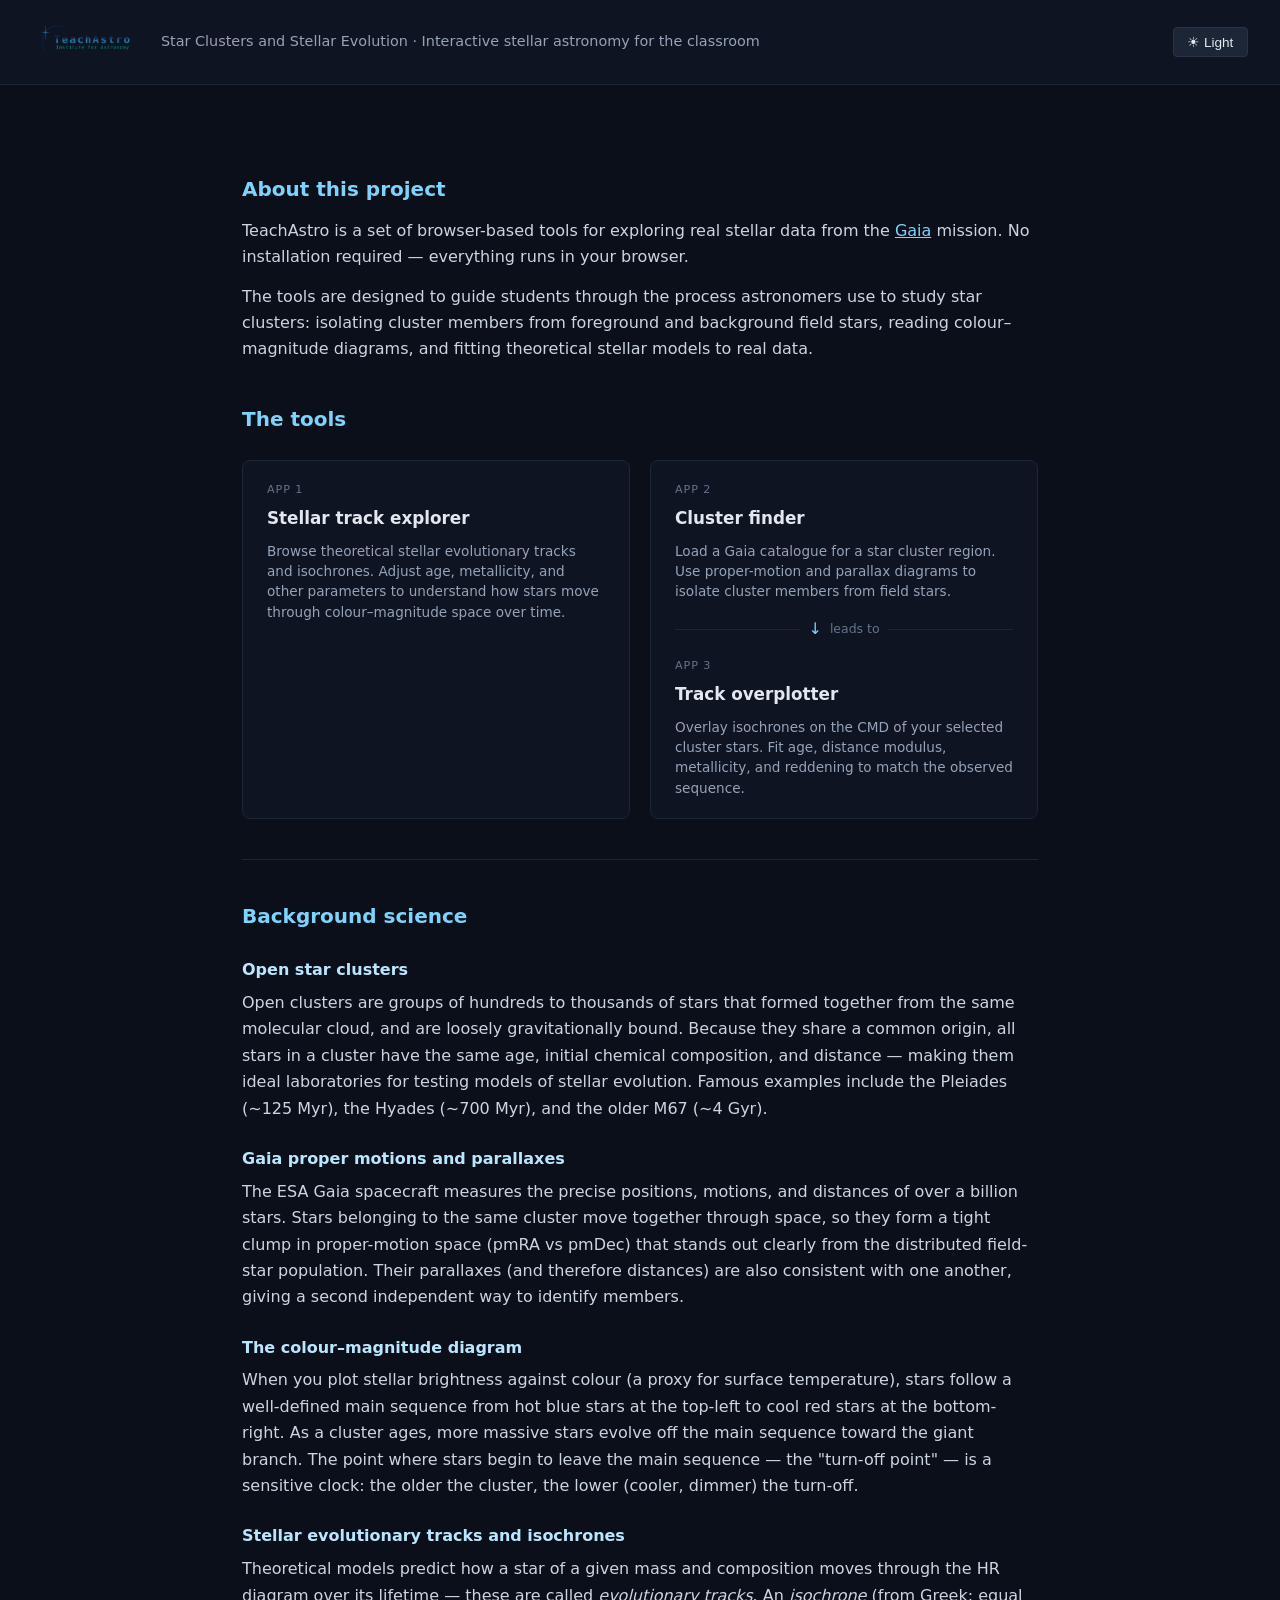
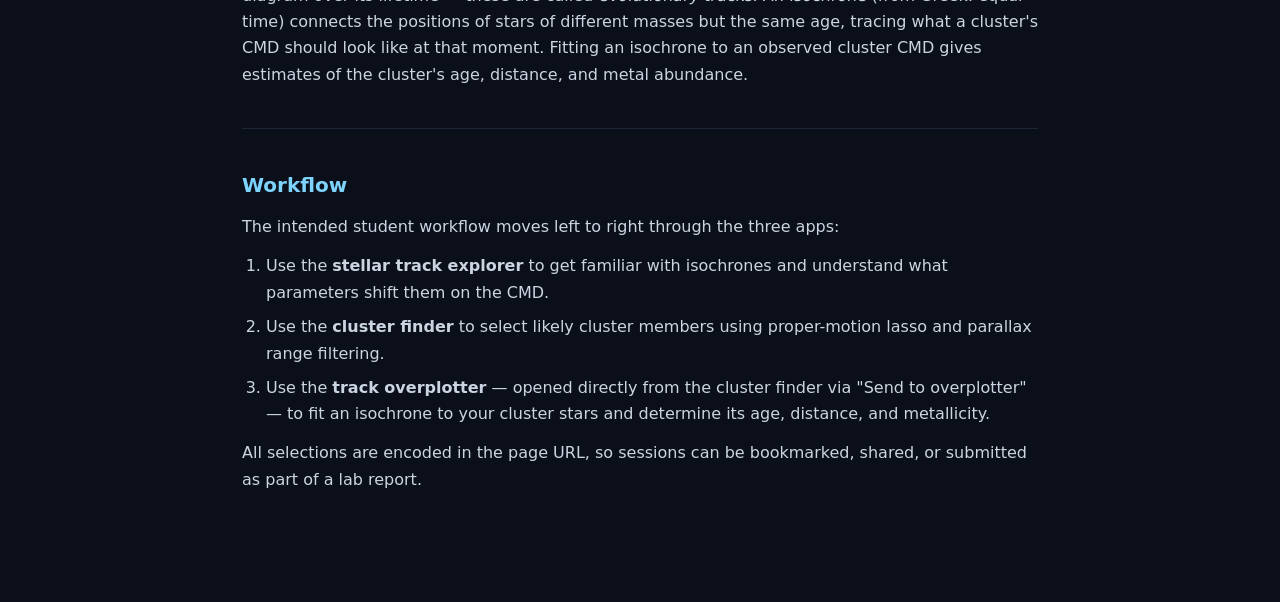
==== index.html @ 695f187f "Initial commit: TeachAstro browser-based stellar astronomy tools Co-Authored-By: Claude Sonnet 4.6 <" ====
<!doctype html>
<html lang="en">
<head>
  <meta charset="utf-8">
  <meta name="viewport" content="width=device-width,initial-scale=1">
  <title>TeachAstro: Star Clusters and Stellar Evolution</title>
  <meta http-equiv="Cache-Control" content="no-store">
  <script>try{document.documentElement.dataset.theme=localStorage.getItem('ta-theme')||'dark'}catch{}</script>
  <style>
    *, *::before, *::after { box-sizing: border-box; margin: 0; padding: 0; }

    :root {
      --bg-page:      #0b0f1a;
      --bg-surface:   #0f1422;
      --bg-hover:     #131929;
      --border:       #1d2637;
      --text:         #e2e8f0;
      --text-body:    #cbd5e1;
      --text-dim:     #94a3b8;
      --text-muted:   #64748b;
      --accent:       #7dd3fc;
      --accent-soft:  #bae6fd;
      --badge-bg:     #1d2637;
      --badge-color:  #64748b;
      --badge-ok-bg:  #14532d;
      --badge-ok-fg:  #86efac;
      --hr-color:     #1d2637;
      --btn-bg:       #1d2637;
      --btn-border:   #2a3246;
      --btn-color:    #e2e8f0;
      --btn-hover:    #233048;
    }

    [data-theme="light"] {
      --bg-page:      #f1f5f9;
      --bg-surface:   #ffffff;
      --bg-hover:     #f8fafc;
      --border:       #e2e8f0;
      --text:         #1e293b;
      --text-body:    #475569;
      --text-dim:     #64748b;
      --text-muted:   #94a3b8;
      --accent:       #0284c7;
      --accent-soft:  #0369a1;
      --badge-bg:     #e2e8f0;
      --badge-color:  #64748b;
      --badge-ok-bg:  #dcfce7;
      --badge-ok-fg:  #16a34a;
      --hr-color:     #e2e8f0;
      --btn-bg:       #f1f5f9;
      --btn-border:   #cbd5e1;
      --btn-color:    #1e293b;
      --btn-hover:    #e2e8f0;
    }

    body {
      font-family: system-ui, sans-serif;
      background: var(--bg-page);
      color: var(--text-body);
      line-height: 1.65;
    }

    /* ── Header ── */
    .site-header {
      background: var(--bg-surface);
      border-bottom: 1px solid var(--border);
      padding: 1.25rem 2rem;
      display: flex;
      align-items: center;
      gap: 1.25rem;
    }
    .site-header .logo { display: block; height: 44px; width: auto; }
    .site-header .tagline { color: var(--text-dim); font-size: 0.9rem; flex: 1; }
    .theme-btn {
      background: var(--btn-bg);
      color: var(--btn-color);
      border: 1px solid var(--btn-border);
      padding: 0.35rem 0.85rem;
      border-radius: 4px;
      font-size: 0.85rem;
      cursor: pointer;
      white-space: nowrap;
    }
    .theme-btn:hover { background: var(--btn-hover); }

    /* ── Page content ── */
    .page { max-width: 860px; margin: 0 auto; padding: 3rem 2rem 6rem; }

    h2 { font-size: 1.25rem; color: var(--accent); margin: 2.5rem 0 0.75rem; }
    h3 { font-size: 1rem; color: var(--accent-soft); margin: 1.5rem 0 0.4rem; }
    p  { color: var(--text-body); margin-bottom: 0.8rem; }

    /* ── App cards ── */
    .app-grid {
      display: grid;
      grid-template-columns: repeat(auto-fit, minmax(240px, 1fr));
      gap: 1.25rem;
      margin: 1.5rem 0 2.5rem;
    }
    .app-card {
      background: var(--bg-surface);
      border: 1px solid var(--border);
      border-radius: 8px;
      padding: 1.25rem 1.5rem;
      text-decoration: none;
      color: inherit;
      transition: border-color 0.15s, background 0.15s;
      display: block;
    }
    .app-card:hover { border-color: var(--accent); background: var(--bg-hover); }
    .app-card .app-num  { font-size: 0.7rem; color: var(--text-muted);
                          text-transform: uppercase; letter-spacing: 0.08em;
                          margin-bottom: 0.35rem; }
    .app-card .app-name { font-size: 1.05rem; font-weight: 600; color: var(--text);
                          margin-bottom: 0.5rem; }
    .app-card .app-desc { font-size: 0.85rem; color: var(--text-dim); line-height: 1.5; }
    /* ── Merged card internals ── */
    .merged-inner { display: flex; flex-direction: column; gap: 0; }
    .merged-section { flex: 1; }
    .merged-arrow {
      display: flex; align-items: center; gap: 0.5rem;
      color: var(--text-muted); font-size: 0.78rem;
      margin: 0.9rem 0;
    }
    .merged-arrow::before, .merged-arrow::after {
      content: ''; flex: 1; height: 1px; background: var(--border);
    }
    .merged-arrow-icon { font-size: 1rem; color: var(--accent); flex-shrink: 0; }

    /* ── Divider ── */
    hr { border: none; border-top: 1px solid var(--hr-color); margin: 2.5rem 0; }
  </style>
</head>
<body>

<header class="site-header">
  <a href="./" style="display:block;line-height:0">
    <img class="logo" src="./shared/logo.png" alt="TeachAstro">
  </a>
  <span class="tagline">Star Clusters and Stellar Evolution · Interactive stellar astronomy for the classroom</span>
  <button class="theme-btn" id="theme-btn" onclick="toggleTheme()">☀ Light</button>
</header>

<div class="page">

  <h2>About this project</h2>
  <p>
    TeachAstro is a set of browser-based tools for exploring real stellar data from the
    <a href="https://www.cosmos.esa.int/web/gaia" style="color:var(--accent)">Gaia</a> mission.
    No installation required — everything runs in your browser.
  </p>
  <p>
    The tools are designed to guide students through the process astronomers use to study
    star clusters: isolating cluster members from foreground and background field stars,
    reading colour–magnitude diagrams, and fitting theoretical stellar models to real data.
  </p>

  <h2>The tools</h2>
  <div class="app-grid">

    <a class="app-card" href="./track-explorer/">
      <div class="app-num">App 1</div>
      <div class="app-name">Stellar track explorer</div>
      <div class="app-desc">
        Browse theoretical stellar evolutionary tracks and isochrones.
        Adjust age, metallicity, and other parameters to understand how
        stars move through colour–magnitude space over time.
      </div>
    </a>

    <a class="app-card" href="./cluster-finder/">
      <div class="merged-inner">
        <div class="merged-section">
          <div class="app-num">App 2</div>
          <div class="app-name">Cluster finder</div>
          <div class="app-desc">
            Load a Gaia catalogue for a star cluster region. Use proper-motion and
            parallax diagrams to isolate cluster members from field stars.
          </div>
        </div>
        <div class="merged-arrow">
          <span class="merged-arrow-icon">↓</span>
          <span>leads to</span>
        </div>
        <div class="merged-section">
          <div class="app-num">App 3</div>
          <div class="app-name">Track overplotter</div>
          <div class="app-desc">
            Overlay isochrones on the CMD of your selected cluster stars.
            Fit age, distance modulus, metallicity, and reddening to match
            the observed sequence.
          </div>
        </div>
      </div>
    </a>

  </div>

  <hr>

  <h2>Background science</h2>

  <h3>Open star clusters</h3>
  <p>
    Open clusters are groups of hundreds to thousands of stars that formed together from
    the same molecular cloud, and are loosely gravitationally bound. Because they share a
    common origin, all stars in a cluster have the same age, initial chemical composition,
    and distance — making them ideal laboratories for testing models of stellar evolution.
    Famous examples include the Pleiades (∼125 Myr), the Hyades (∼700 Myr), and
    the older M67 (∼4 Gyr).
  </p>

  <h3>Gaia proper motions and parallaxes</h3>
  <p>
    The ESA Gaia spacecraft measures the precise positions, motions, and distances of
    over a billion stars. Stars belonging to the same cluster move together through space,
    so they form a tight clump in proper-motion space (pmRA vs pmDec) that stands out
    clearly from the distributed field-star population. Their parallaxes (and therefore
    distances) are also consistent with one another, giving a second independent way to
    identify members.
  </p>

  <h3>The colour–magnitude diagram</h3>
  <p>
    When you plot stellar brightness against colour (a proxy for surface temperature),
    stars follow a well-defined main sequence from hot blue stars at the top-left to cool
    red stars at the bottom-right. As a cluster ages, more massive stars evolve off the
    main sequence toward the giant branch. The point where stars begin to leave the main
    sequence — the "turn-off point" — is a sensitive clock: the older the cluster, the
    lower (cooler, dimmer) the turn-off.
  </p>

  <h3>Stellar evolutionary tracks and isochrones</h3>
  <p>
    Theoretical models predict how a star of a given mass and composition moves through
    the HR diagram over its lifetime — these are called <em>evolutionary tracks</em>.
    An <em>isochrone</em> (from Greek: equal time) connects the positions of stars of
    different masses but the same age, tracing what a cluster's CMD should look like
    at that moment. Fitting an isochrone to an observed cluster CMD gives estimates of
    the cluster's age, distance, and metal abundance.
  </p>

  <hr>

  <h2>Workflow</h2>
  <p>
    The intended student workflow moves left to right through the three apps:
  </p>
  <ol style="color:var(--text-body); padding-left:1.5rem; margin-bottom:0.8rem">
    <li style="margin-bottom:0.5rem">
      Use the <strong>stellar track explorer</strong> to get familiar with isochrones
      and understand what parameters shift them on the CMD.
    </li>
    <li style="margin-bottom:0.5rem">
      Use the <strong>cluster finder</strong> to select likely cluster members using
      proper-motion lasso and parallax range filtering.
    </li>
    <li>
      Use the <strong>track overplotter</strong> — opened directly from the cluster finder
      via "Send to overplotter" — to fit an isochrone to your cluster stars and determine
      its age, distance, and metallicity.
    </li>
  </ol>
  <p>
    All selections are encoded in the page URL, so sessions can be bookmarked, shared,
    or submitted as part of a lab report.
  </p>

</div>

<script>
  function toggleTheme() {
    const next = document.documentElement.dataset.theme === 'light' ? 'dark' : 'light';
    document.documentElement.dataset.theme = next;
    try { localStorage.setItem('ta-theme', next); } catch {}
    document.getElementById('theme-btn').textContent = next === 'dark' ? '☀ Light' : '🌙 Dark';
  }
  // Sync button label to current theme on load.
  (function () {
    const t = document.documentElement.dataset.theme;
    document.getElementById('theme-btn').textContent = t === 'light' ? '🌙 Dark' : '☀ Light';
  })();
</script>
</body>
</html>
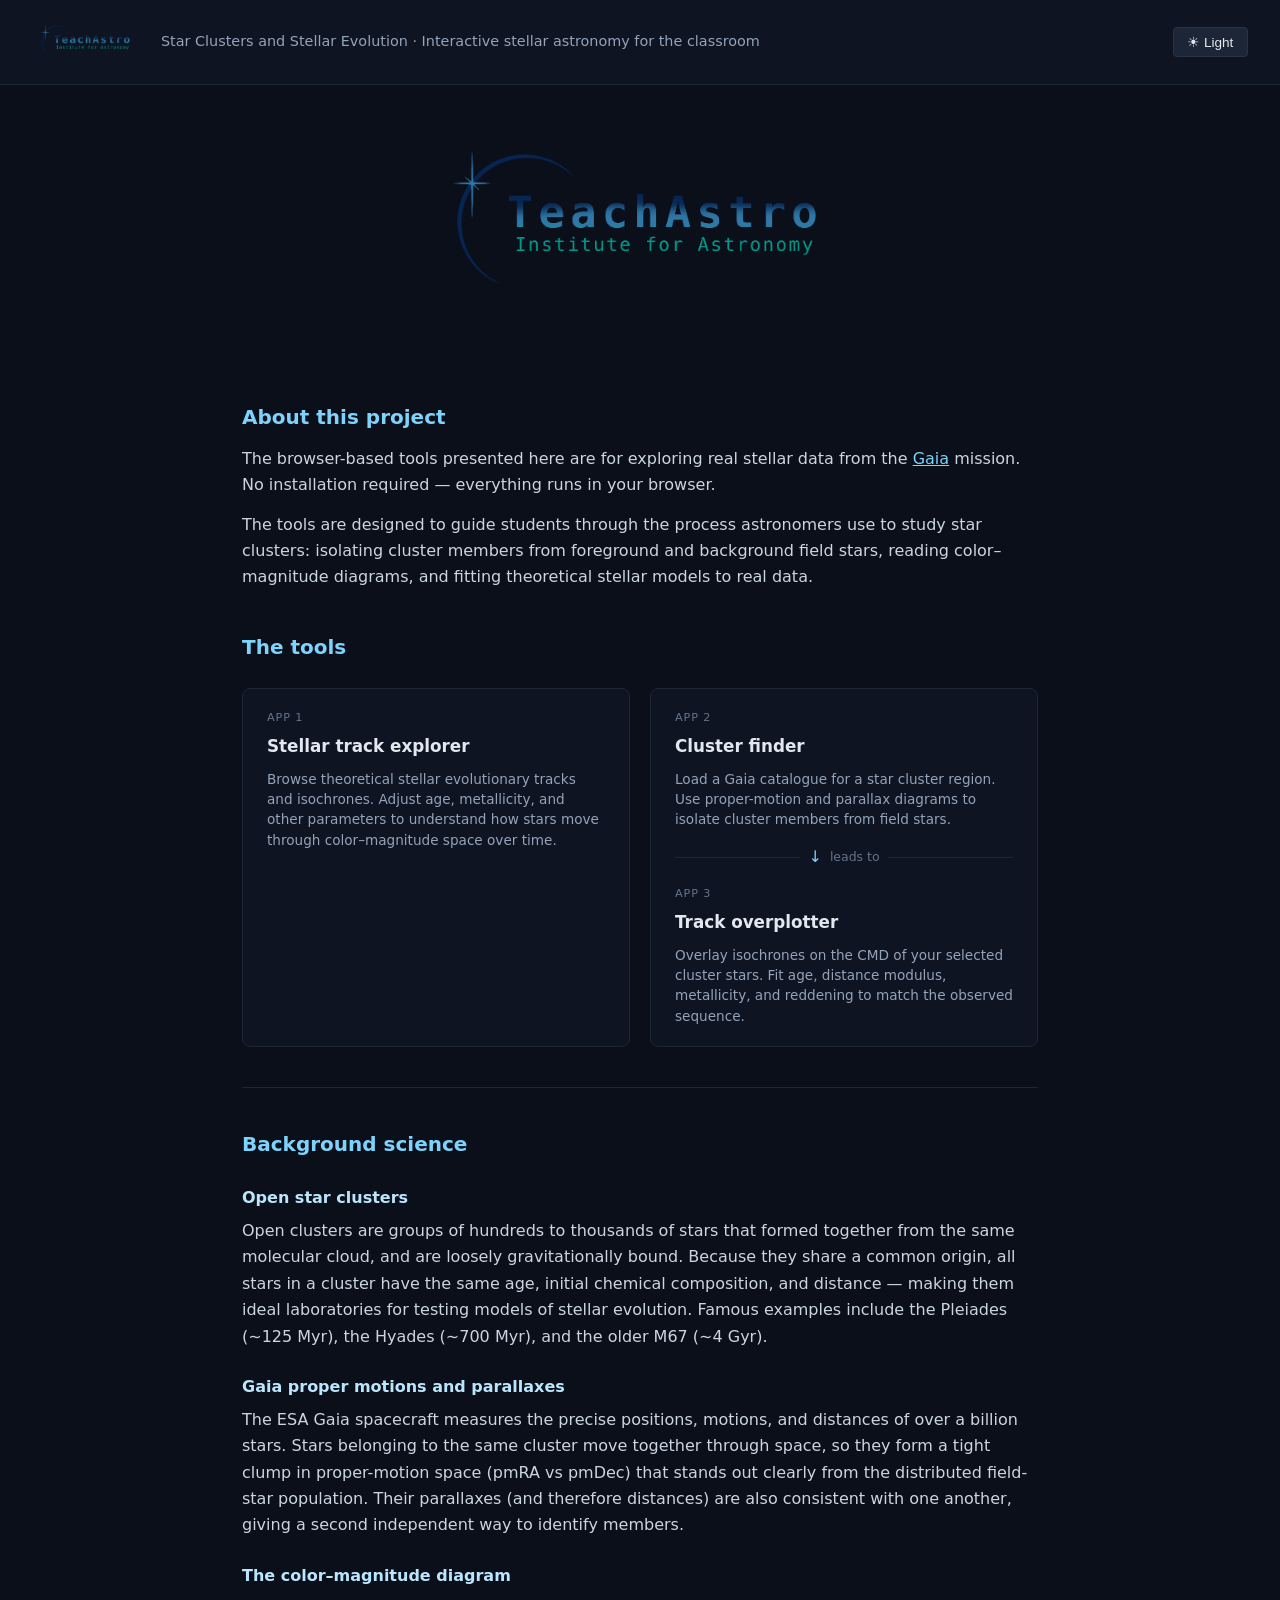
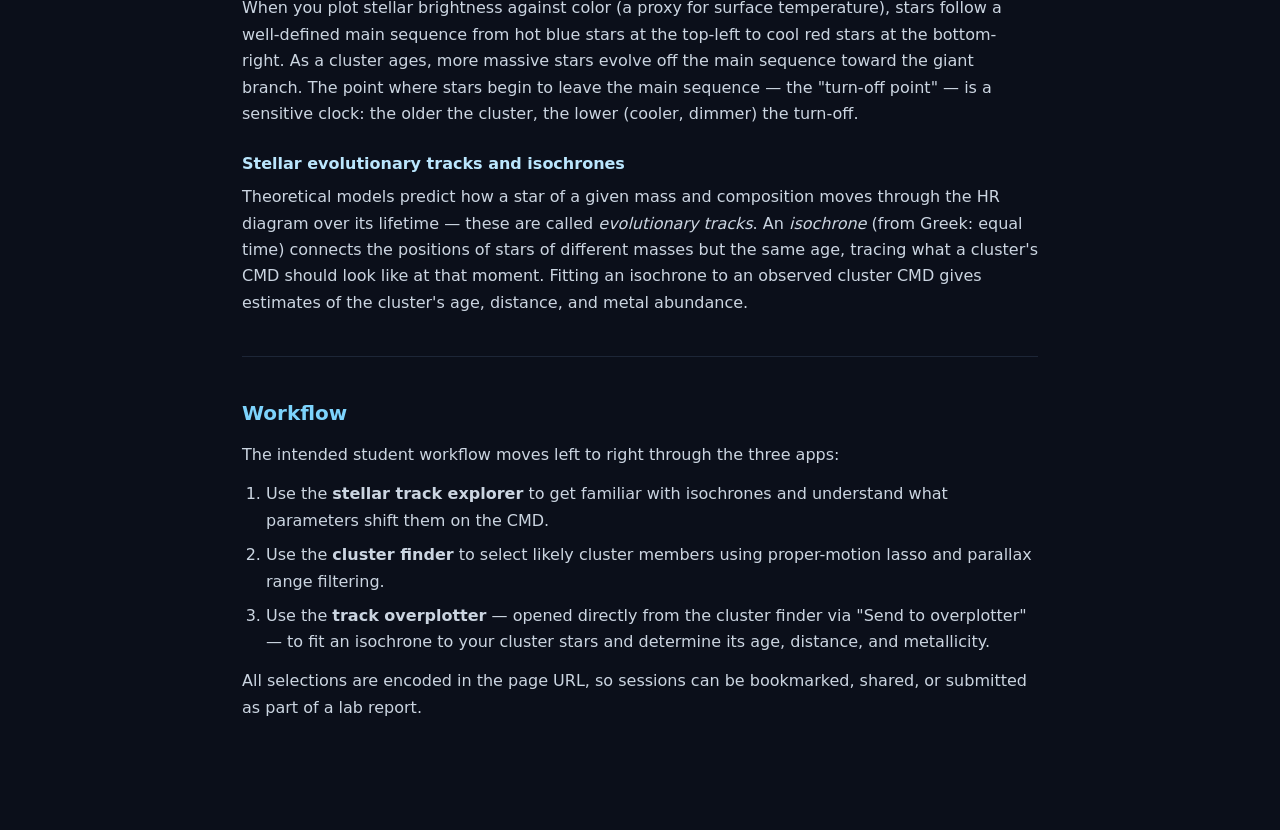
==== commit ea428e68: "Sync updates: index, track-explorer, track-overplotter, cluster-finder, data files" ====
--- a/index.html
+++ b/index.html
@@ -83,8 +83,22 @@
     }
     .theme-btn:hover { background: var(--btn-hover); }
 
+    /* ── Logo hero ── */
+    .logo-hero {
+      display: flex;
+      justify-content: center;
+      align-items: center;
+      padding: 3rem 2rem 1.5rem;
+      background: var(--bg-page);
+    }
+    .logo-hero img {
+      height: 180px;
+      width: auto;
+      display: block;
+    }
+
     /* ── Page content ── */
-    .page { max-width: 860px; margin: 0 auto; padding: 3rem 2rem 6rem; }
+    .page { max-width: 860px; margin: 0 auto; padding: 1.5rem 2rem 6rem; }
 
     h2 { font-size: 1.25rem; color: var(--accent); margin: 2.5rem 0 0.75rem; }
     h3 { font-size: 1rem; color: var(--accent-soft); margin: 1.5rem 0 0.4rem; }
@@ -141,18 +155,24 @@
   <button class="theme-btn" id="theme-btn" onclick="toggleTheme()">☀ Light</button>
 </header>
 
+<div class="logo-hero">
+  <a href="https://student.ifa.hawaii.edu/teachastro/" target="_blank" rel="noopener noreferrer" style="display:block;line-height:0">
+    <img src="./shared/logo.png" alt="TeachAstro" style="cursor:pointer">
+  </a>
+</div>
+
 <div class="page">
 
   <h2>About this project</h2>
   <p>
-    TeachAstro is a set of browser-based tools for exploring real stellar data from the
+    The browser-based tools presented here are for exploring real stellar data from the
     <a href="https://www.cosmos.esa.int/web/gaia" style="color:var(--accent)">Gaia</a> mission.
     No installation required — everything runs in your browser.
   </p>
   <p>
     The tools are designed to guide students through the process astronomers use to study
     star clusters: isolating cluster members from foreground and background field stars,
-    reading colour–magnitude diagrams, and fitting theoretical stellar models to real data.
+    reading color–magnitude diagrams, and fitting theoretical stellar models to real data.
   </p>
 
   <h2>The tools</h2>
@@ -164,7 +184,7 @@
       <div class="app-desc">
         Browse theoretical stellar evolutionary tracks and isochrones.
         Adjust age, metallicity, and other parameters to understand how
-        stars move through colour–magnitude space over time.
+        stars move through color–magnitude space over time.
       </div>
     </a>
 
@@ -220,9 +240,9 @@
     identify members.
   </p>
 
-  <h3>The colour–magnitude diagram</h3>
-  <p>
-    When you plot stellar brightness against colour (a proxy for surface temperature),
+  <h3>The color–magnitude diagram</h3>
+  <p>
+    When you plot stellar brightness against color (a proxy for surface temperature),
     stars follow a well-defined main sequence from hot blue stars at the top-left to cool
     red stars at the bottom-right. As a cluster ages, more massive stars evolve off the
     main sequence toward the giant branch. The point where stars begin to leave the main
